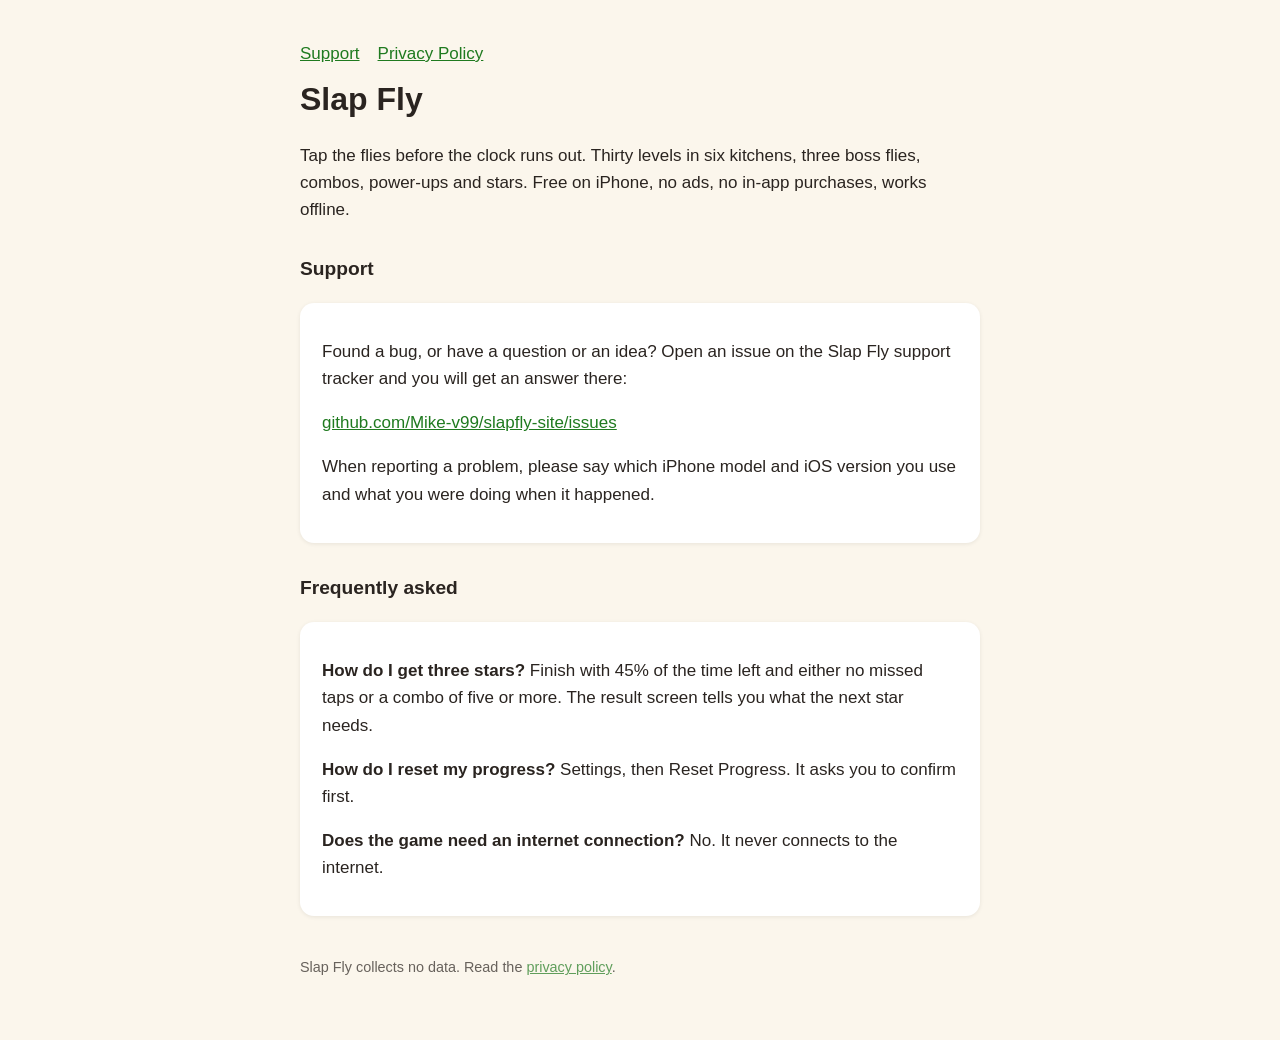
==== index.html @ f926d4e5 "Support and privacy pages for Slap Fly" ====
<!doctype html>
<html lang="en"><head><meta charset="utf-8"><meta name="viewport" content="width=device-width,initial-scale=1">
<title>Slap Fly – Support</title><link rel="stylesheet" href="style.css"></head>
<body><main>
<nav><a href="./">Support</a><a href="privacy.html">Privacy Policy</a></nav>
<h1>Slap Fly</h1>
<p>Tap the flies before the clock runs out. Thirty levels in six kitchens, three boss flies, combos, power-ups and stars. Free on iPhone, no ads, no in-app purchases, works offline.</p>
<h2>Support</h2>
<div class="card">
<p>Found a bug, or have a question or an idea? Open an issue on the Slap Fly support tracker and you will get an answer there:</p>
<p><a href="https://github.com/Mike-v99/slapfly-site/issues">github.com/Mike-v99/slapfly-site/issues</a></p>
<p>When reporting a problem, please say which iPhone model and iOS version you use and what you were doing when it happened.</p>
</div>
<h2>Frequently asked</h2>
<div class="card">
<p><strong>How do I get three stars?</strong> Finish with 45% of the time left and either no missed taps or a combo of five or more. The result screen tells you what the next star needs.</p>
<p><strong>How do I reset my progress?</strong> Settings, then Reset Progress. It asks you to confirm first.</p>
<p><strong>Does the game need an internet connection?</strong> No. It never connects to the internet.</p>
</div>
<footer>Slap Fly collects no data. Read the <a href="privacy.html">privacy policy</a>.</footer>
</main></body></html>
---- style.css ----
:root{color-scheme:light dark;--bg:#fbf6ec;--ink:#2a2420;--accent:#1f7a1f;--card:#fff}
@media (prefers-color-scheme:dark){:root{--bg:#1b1715;--ink:#f1e9dc;--accent:#8fd68f;--card:#262120}}
body{margin:0;background:var(--bg);color:var(--ink);font:17px/1.6 -apple-system,BlinkMacSystemFont,"Segoe UI",Helvetica,Arial,sans-serif}
main{max-width:680px;margin:0 auto;padding:40px 20px 60px}
h1{font-size:2rem;margin:.2em 0 .4em}h2{font-size:1.2rem;margin-top:1.6em}
a{color:var(--accent)}nav a{margin-right:18px}
.card{background:var(--card);border-radius:14px;padding:18px 22px;margin:18px 0;box-shadow:0 1px 4px rgba(0,0,0,.08)}
footer{margin-top:40px;font-size:.9rem;opacity:.7}
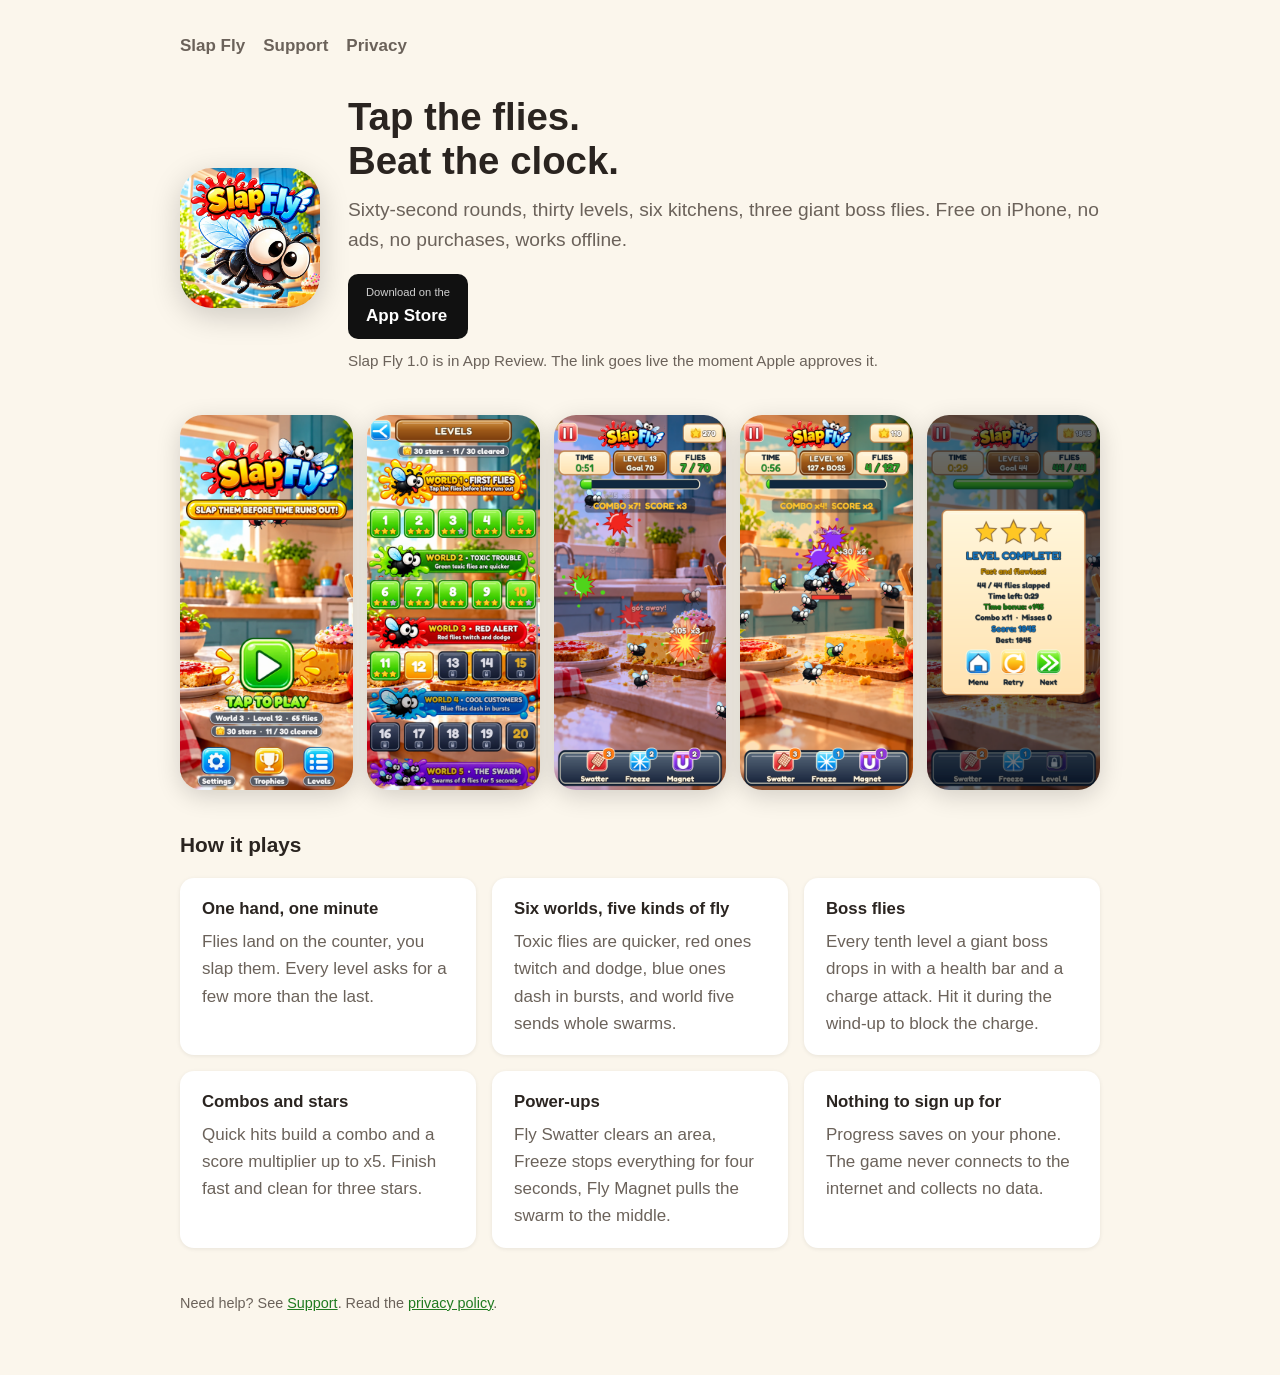
==== commit 668a11ae: "Landing page for slapfly.com with icon, screenshots and App Store link; support moves to support.htm" ====
--- a/index.html
+++ b/index.html
@@ -1,21 +1,35 @@
 <!doctype html>
 <html lang="en"><head><meta charset="utf-8"><meta name="viewport" content="width=device-width,initial-scale=1">
-<title>Slap Fly – Support</title><link rel="stylesheet" href="style.css"></head>
+<title>Slap Fly – Tap the flies. Beat the clock.</title>
+<meta name="description" content="Slap Fly is a free iPhone tap game: 30 levels in six kitchens, three boss flies, combos, power-ups and stars. No ads, no purchases, works offline.">
+<meta property="og:title" content="Slap Fly"><meta property="og:description" content="Tap the flies. Beat the clock. Free on iPhone, no ads."><meta property="og:image" content="https://slapfly.com/shots/01_menu_w.png"><meta property="og:url" content="https://slapfly.com/">
+<link rel="icon" href="icon.png"><link rel="apple-touch-icon" href="icon.png"><link rel="stylesheet" href="style.css"></head>
 <body><main>
-<nav><a href="./">Support</a><a href="privacy.html">Privacy Policy</a></nav>
-<h1>Slap Fly</h1>
-<p>Tap the flies before the clock runs out. Thirty levels in six kitchens, three boss flies, combos, power-ups and stars. Free on iPhone, no ads, no in-app purchases, works offline.</p>
-<h2>Support</h2>
-<div class="card">
-<p>Found a bug, or have a question or an idea? Open an issue on the Slap Fly support tracker and you will get an answer there:</p>
-<p><a href="https://github.com/Mike-v99/slapfly-site/issues">github.com/Mike-v99/slapfly-site/issues</a></p>
-<p>When reporting a problem, please say which iPhone model and iOS version you use and what you were doing when it happened.</p>
+<nav><a href="./">Slap Fly</a><a href="support.html">Support</a><a href="privacy.html">Privacy</a></nav>
+<section class="hero">
+<img src="icon.png" alt="Slap Fly app icon: a cartoon fly in a kitchen">
+<div>
+<h1>Tap the flies.<br>Beat the clock.</h1>
+<p class="lead">Sixty-second rounds, thirty levels, six kitchens, three giant boss flies. Free on iPhone, no ads, no purchases, works offline.</p>
+<a class="badge" href="https://apps.apple.com/app/id6825876809"><small>Download on the</small>App Store</a>
+<p class="note">Slap Fly 1.0 is in App Review. The link goes live the moment Apple approves it.</p>
 </div>
-<h2>Frequently asked</h2>
-<div class="card">
-<p><strong>How do I get three stars?</strong> Finish with 45% of the time left and either no missed taps or a combo of five or more. The result screen tells you what the next star needs.</p>
-<p><strong>How do I reset my progress?</strong> Settings, then Reset Progress. It asks you to confirm first.</p>
-<p><strong>Does the game need an internet connection?</strong> No. It never connects to the internet.</p>
+</section>
+<div class="shots">
+<img src="shots/01_menu_w.png" alt="Main menu in a sunny kitchen">
+<img src="shots/02_levels_w.png" alt="Level list with stars and six worlds">
+<img src="shots/03_gameplay_combo_w.png" alt="Gameplay mid-combo with splats">
+<img src="shots/04_boss_w.png" alt="Boss fly fight on level 10">
+<img src="shots/05_level_complete_w.png" alt="Level complete screen with three stars">
 </div>
-<footer>Slap Fly collects no data. Read the <a href="privacy.html">privacy policy</a>.</footer>
+<h2>How it plays</h2>
+<div class="grid">
+<div class="card"><h3>One hand, one minute</h3><p>Flies land on the counter, you slap them. Every level asks for a few more than the last.</p></div>
+<div class="card"><h3>Six worlds, five kinds of fly</h3><p>Toxic flies are quicker, red ones twitch and dodge, blue ones dash in bursts, and world five sends whole swarms.</p></div>
+<div class="card"><h3>Boss flies</h3><p>Every tenth level a giant boss drops in with a health bar and a charge attack. Hit it during the wind-up to block the charge.</p></div>
+<div class="card"><h3>Combos and stars</h3><p>Quick hits build a combo and a score multiplier up to x5. Finish fast and clean for three stars.</p></div>
+<div class="card"><h3>Power-ups</h3><p>Fly Swatter clears an area, Freeze stops everything for four seconds, Fly Magnet pulls the swarm to the middle.</p></div>
+<div class="card"><h3>Nothing to sign up for</h3><p>Progress saves on your phone. The game never connects to the internet and collects no data.</p></div>
+</div>
+<footer>Need help? See <a href="support.html">Support</a>. Read the <a href="privacy.html">privacy policy</a>.</footer>
 </main></body></html>
--- a/style.css
+++ b/style.css
@@ -1,8 +1,21 @@
-:root{color-scheme:light dark;--bg:#fbf6ec;--ink:#2a2420;--accent:#1f7a1f;--card:#fff}
-@media (prefers-color-scheme:dark){:root{--bg:#1b1715;--ink:#f1e9dc;--accent:#8fd68f;--card:#262120}}
+:root{color-scheme:light dark;--bg:#fbf6ec;--ink:#2a2420;--muted:#6b625a;--accent:#1f7a1f;--accent2:#f2b705;--card:#fff}
+@media (prefers-color-scheme:dark){:root{--bg:#1b1715;--ink:#f1e9dc;--muted:#b7aa9c;--accent:#8fd68f;--accent2:#f2b705;--card:#262120}}
+*{box-sizing:border-box}
 body{margin:0;background:var(--bg);color:var(--ink);font:17px/1.6 -apple-system,BlinkMacSystemFont,"Segoe UI",Helvetica,Arial,sans-serif}
-main{max-width:680px;margin:0 auto;padding:40px 20px 60px}
-h1{font-size:2rem;margin:.2em 0 .4em}h2{font-size:1.2rem;margin-top:1.6em}
-a{color:var(--accent)}nav a{margin-right:18px}
-.card{background:var(--card);border-radius:14px;padding:18px 22px;margin:18px 0;box-shadow:0 1px 4px rgba(0,0,0,.08)}
-footer{margin-top:40px;font-size:.9rem;opacity:.7}
+main{max-width:960px;margin:0 auto;padding:32px 20px 60px}
+nav{display:flex;gap:18px;flex-wrap:wrap;margin-bottom:28px}nav a{color:var(--muted);text-decoration:none;font-weight:600}nav a:hover{color:var(--accent)}
+h1{font-size:2.4rem;line-height:1.15;margin:.2em 0 .3em}h2{font-size:1.3rem;margin-top:1.8em}
+a{color:var(--accent)}
+.hero{display:grid;grid-template-columns:140px 1fr;gap:28px;align-items:center}
+.hero img{width:140px;height:140px;border-radius:32px;box-shadow:0 8px 30px rgba(0,0,0,.18)}
+.lead{font-size:1.2rem;color:var(--muted);margin:0 0 18px}
+.badge{display:inline-block;background:#111;color:#fff;border-radius:10px;padding:10px 18px;font-weight:600;text-decoration:none}
+.badge small{display:block;font-size:.7rem;font-weight:400;opacity:.8}
+.note{font-size:.95rem;color:var(--muted);margin-top:10px}
+.shots{display:grid;grid-template-columns:repeat(auto-fit,minmax(150px,1fr));gap:14px;margin:26px 0}
+.shots img{width:100%;border-radius:22px;box-shadow:0 6px 24px rgba(0,0,0,.16)}
+.grid{display:grid;grid-template-columns:repeat(auto-fit,minmax(240px,1fr));gap:16px}
+.card{background:var(--card);border-radius:14px;padding:18px 22px;box-shadow:0 1px 4px rgba(0,0,0,.08)}
+.card h3{margin:0 0 .3em;font-size:1.05rem}.card p{margin:0;color:var(--muted)}
+footer{margin-top:44px;font-size:.9rem;color:var(--muted)}
+@media (max-width:560px){.hero{grid-template-columns:96px 1fr;gap:18px}.hero img{width:96px;height:96px;border-radius:22px}h1{font-size:1.9rem}}
